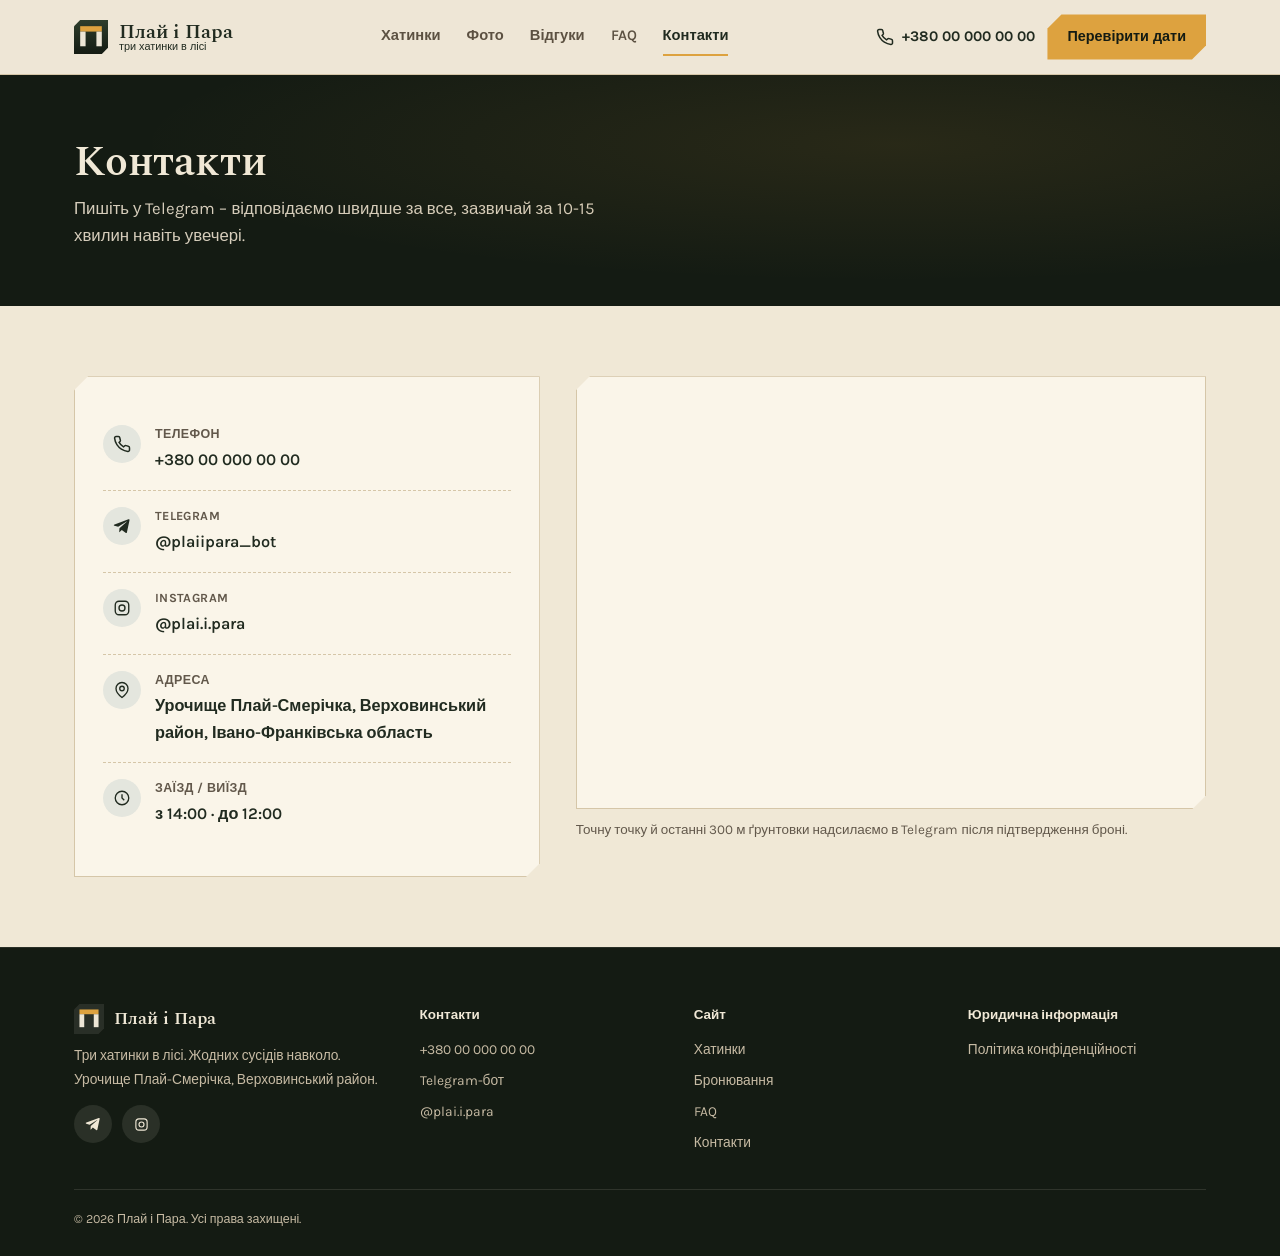
==== contacts.html @ 4b3924db "Add Plai i Para site: main page, contacts, 3 cabin pages Co-Authored-By: Claude Sonnet 5.5 <noreply@" ====
<!DOCTYPE html>
<html lang="uk">
<head>
<meta charset="UTF-8">
<meta name="viewport" content="width=device-width, initial-scale=1.0">
<title>Контакти – Плай і Пара</title>
<meta name="description" content="Контакти хатинок «Плай і Пара»: телефон, Telegram, Instagram, адреса й карта проїзду.">
<link rel="icon" href="data:image/svg+xml,%3Csvg xmlns='http://www.w3.org/2000/svg' viewBox='0 0 44 44'%3E%3Cpath d='M8 0H44V36L36 44H0V8Z' fill='%23141B13'/%3E%3Crect x='8' y='8' width='28' height='7' fill='%23DDA23F'/%3E%3Crect x='8' y='15' width='7' height='19' fill='%23EDE6D6'/%3E%3Crect x='29' y='15' width='7' height='19' fill='%23EDE6D6'/%3E%3C/svg%3E">
<link rel="preconnect" href="https://fonts.googleapis.com">
<link rel="preconnect" href="https://fonts.gstatic.com" crossorigin>
<link href="https://fonts.googleapis.com/css2?family=Spectral:ital,wght@0,300;0,400;0,500;0,600;0,700;1,400&family=Space+Grotesk:wght@500;600;700&family=Karla:wght@400;500;600;700;800&display=swap" rel="stylesheet">
<style>
:root{
  --dusk:#212B20; --dusk-deep:#141B13;
  --clay:#A65B3E; --clay-light:#C08765;
  --amber:#DDA23F; --amber-deep:#BA8329;
  --paper:#F0E8D6; --paper-deep:#E4D9C0; --paper-line:#D5C6A8;
  --stone-tint:#E4E6DE; --card:#FAF5E9;
  --ink:#2A241D; --ink-soft:#5C5142; --ink-faint:#62584B;
  --cut:14px; --maxw:1180px; --header-h:74px;
  font-size:16px;
}
*{box-sizing:border-box;margin:0;padding:0}
html{scroll-behavior:smooth;scrollbar-width:thin;scrollbar-color:var(--amber) var(--dusk-deep)}
::-webkit-scrollbar{width:12px}
::-webkit-scrollbar-track{background:var(--dusk-deep)}
::-webkit-scrollbar-thumb{background:linear-gradient(180deg,var(--amber),var(--clay));border-radius:8px;border:2.5px solid var(--dusk-deep)}
body{font-family:'Karla',sans-serif;background:var(--paper);color:var(--ink);line-height:1.6;font-size:1.05rem;-webkit-tap-highlight-color:transparent}
img{max-width:100%;display:block}
a{color:inherit;text-decoration:none}
button{font-family:inherit;cursor:pointer;border:none;background:none;color:inherit}
h1,h2,h3,h4{font-family:'Spectral',serif;font-weight:600;color:var(--dusk);line-height:1.14;letter-spacing:-.005em}
.wrap{max-width:var(--maxw);margin:0 auto;padding:0 24px}
.cut{clip-path:polygon(var(--cut) 0,100% 0,100% calc(100% - var(--cut)),calc(100% - var(--cut)) 100%,0 100%,0 var(--cut))}
a:focus-visible,button:focus-visible{outline:2.5px solid var(--amber);outline-offset:3px}
.btn{display:inline-flex;align-items:center;justify-content:center;gap:10px;padding:15px 28px;font-weight:700;font-size:.98rem;clip-path:polygon(var(--cut) 0,100% 0,100% calc(100% - var(--cut)),calc(100% - var(--cut)) 100%,0 100%,0 var(--cut));transition:transform .18s ease,background .18s ease}
.btn-primary{background:var(--amber);color:var(--dusk-deep)}
.btn-primary:hover{background:var(--amber-deep);transform:translateY(-2px)}
.btn-secondary{background:transparent;color:var(--dusk);border:1.5px solid var(--dusk)}
.btn-secondary:hover{background:var(--dusk);color:var(--paper);transform:translateY(-2px)}
.btn-sm{padding:11px 20px;font-size:.9rem}

header.site{position:sticky;top:0;z-index:100;background:rgba(237,230,214,.94);border-bottom:1px solid var(--paper-line)}
.nav-row{display:flex;align-items:center;justify-content:space-between;height:var(--header-h);gap:20px}
.logo{display:flex;align-items:center;gap:11px}
.logo-text{display:flex;flex-direction:column;line-height:1}
.logo-text strong{font-family:'Spectral',serif;font-size:1.25rem;color:var(--dusk);font-weight:600}
.logo-text span{font-size:.68rem;color:var(--dusk)}
nav.primary{display:flex;gap:26px}
nav.primary a{font-size:.92rem;font-weight:600;color:var(--ink-soft);padding:6px 0;border-bottom:2px solid transparent}
nav.primary a:hover,nav.primary a.active{color:var(--dusk);border-color:var(--amber)}
.head-actions{display:flex;align-items:center;gap:12px}
.tel-link{display:flex;align-items:center;gap:8px;font-weight:700;font-size:.92rem;color:var(--dusk)}
.icon-btn{width:38px;height:38px;display:flex;align-items:center;justify-content:center;border-radius:50%;background:var(--paper-deep);transition:background .2s}
.icon-btn:hover{background:var(--clay-light);color:var(--paper)}
@media(max-width:900px){nav.primary{display:none}.tel-link span{display:none}.burger{display:flex}.head-actions .btn-primary{display:none}}
.burger{display:none;width:44px;height:44px;align-items:center;justify-content:center;border-radius:50%;flex-shrink:0}
.burger:hover{background:var(--paper-deep)}
#mobileNav{display:none;flex-direction:column;background:var(--paper);border-bottom:1px solid var(--paper-line);padding:8px 24px 20px}
#mobileNav.open{display:flex}
#mobileNav a{padding:12px 0;font-weight:700;border-bottom:1px solid var(--paper-line)}

.page-hero{background:var(--dusk-deep);color:var(--paper);padding:64px 0 56px;position:relative;overflow:hidden}
.page-hero::after{content:"";position:absolute;inset:0;background:radial-gradient(ellipse at 70% 30%,rgba(221,162,63,.1),transparent 60%)}
.page-hero .wrap{position:relative}
.page-hero h1{color:var(--paper);font-size:clamp(1.8rem,3.4vw,2.6rem)}
.page-hero p{color:#D6CDBB;margin-top:10px;max-width:56ch}

.contacts-section{padding:70px 0}
.contacts-grid{display:grid;grid-template-columns:.85fr 1.15fr;gap:36px;align-items:start}
@media(max-width:820px){.contacts-grid{grid-template-columns:1fr}}
.contact-card{background:var(--card);border:1px solid var(--paper-line);padding:32px 28px;clip-path:polygon(var(--cut) 0,100% 0,100% calc(100% - var(--cut)),calc(100% - var(--cut)) 100%,0 100%,0 var(--cut))}
.contact-row{display:flex;align-items:flex-start;gap:14px;padding:16px 0;border-bottom:1px dashed var(--paper-line)}
.contact-row:last-child{border-bottom:none}
.contact-row .ic{width:38px;height:38px;border-radius:50%;background:var(--stone-tint);display:flex;align-items:center;justify-content:center;color:var(--dusk);flex-shrink:0}
.contact-row b{display:block;font-size:.78rem;color:var(--ink-faint);font-weight:700;text-transform:uppercase;letter-spacing:.03em;margin-bottom:2px}
.contact-row a,.contact-row span.val{font-size:1.02rem;font-weight:600;color:var(--dusk)}
.map-frame{width:100%;aspect-ratio:16/11;border:1px solid var(--paper-line);clip-path:polygon(var(--cut) 0,100% 0,100% calc(100% - var(--cut)),calc(100% - var(--cut)) 100%,0 100%,0 var(--cut));overflow:hidden;background:var(--card)}
.map-frame iframe{width:100%;height:100%;border:0}
.map-caption{font-size:.84rem;color:var(--ink-faint);margin-top:10px}

footer{background:var(--dusk-deep);color:#C7BBA4;padding:56px 0 26px;border-top:1px solid rgba(237,230,214,.1)}
.footer-logo{display:flex;align-items:center;gap:10px;margin-bottom:10px}
.footer-grid{display:grid;grid-template-columns:1.3fr 1fr 1fr 1fr;gap:36px;padding-bottom:36px;border-bottom:1px solid rgba(237,230,214,.12)}
@media(max-width:820px){.footer-grid{grid-template-columns:1fr 1fr;row-gap:30px}}
@media(max-width:480px){.footer-grid{grid-template-columns:1fr}}
.footer-grid p{font-size:.86rem;line-height:1.7}
.footer-col h6{color:var(--paper);font-size:.84rem;font-weight:700;margin-bottom:12px}
.footer-col ul{list-style:none;display:flex;flex-direction:column;gap:9px;font-size:.86rem}
.footer-col a:hover{color:var(--paper)}
.footer-social{display:flex;gap:10px;margin-top:14px}
.footer-bottom{display:flex;justify-content:space-between;padding-top:20px;font-size:.78rem;flex-wrap:wrap;gap:10px}
</style>
</head>
<body>

<header class="site">
  <div class="wrap nav-row">
    <a href="index.html" class="logo" aria-label="Плай і Пара – на початок">
      <svg width="34" height="34" viewBox="0 0 44 44" aria-hidden="true">
        <defs><linearGradient id="lgH" x1="0" y1="0" x2="0" y2="1"><stop offset="0%" stop-color="#2E3E2C"/><stop offset="100%" stop-color="#141B13"/></linearGradient></defs>
        <path d="M8 0H44V36L36 44H0V8Z" fill="url(#lgH)"/>
        <rect x="8" y="8" width="28" height="7" fill="#DDA23F"/>
        <rect x="8" y="15" width="7" height="19" fill="#EDE6D6"/>
        <rect x="29" y="15" width="7" height="19" fill="#EDE6D6"/>
      </svg>
      <span class="logo-text"><strong>Плай і Пара</strong><span>три хатинки в лісі</span></span>
    </a>
    <nav class="primary" aria-label="Основна навігація">
      <a href="index.html#cabins">Хатинки</a>
      <a href="index.html#gallery">Фото</a>
      <a href="index.html#reviews">Відгуки</a>
      <a href="index.html#faq">FAQ</a>
      <a href="contacts.html" class="active">Контакти</a>
    </nav>
    <div class="head-actions">
      <a href="tel:+380000000000" class="tel-link" aria-label="Подзвонити">
        <svg width="18" height="18" viewBox="0 0 24 24" fill="none" stroke="currentColor" stroke-width="2"><path d="M22 16.92v3a2 2 0 0 1-2.18 2 19.79 19.79 0 0 1-8.63-3.07 19.5 19.5 0 0 1-6-6 19.79 19.79 0 0 1-3.07-8.67A2 2 0 0 1 4.11 2h3a2 2 0 0 1 2 1.72c.127.96.361 1.903.7 2.81a2 2 0 0 1-.45 2.11L8.09 9.91a16 16 0 0 0 6 6l1.27-1.27a2 2 0 0 1 2.11-.45c.907.339 1.85.573 2.81.7A2 2 0 0 1 22 16.92z"/></svg>
        <span>+380 00 000 00 00</span>
      </a>
      <a href="index.html#booking" class="btn btn-primary btn-sm">Перевірити дати</a>
      <button class="burger" id="burgerBtn" aria-label="Меню" aria-expanded="false">
        <svg width="22" height="22" viewBox="0 0 24 24" fill="none" stroke="currentColor" stroke-width="2"><path d="M3 6h18M3 12h18M3 18h18"/></svg>
      </button>
    </div>
  </div>
  <div id="mobileNav">
    <a href="index.html#cabins">Хатинки</a><a href="index.html#gallery">Фото</a><a href="index.html#reviews">Відгуки</a><a href="index.html#faq">FAQ</a><a href="https://t.me/plaiipara_bot" target="_blank" rel="noopener">Telegram</a>
    <a href="index.html#booking" class="btn btn-primary btn-sm" style="margin-top:12px;text-align:center">Перевірити дати</a>
  </div>
</header>

<section class="page-hero">
  <div class="wrap">
    <h1>Контакти</h1>
    <p>Пишіть у Telegram – відповідаємо швидше за все, зазвичай за 10-15 хвилин навіть увечері.</p>
  </div>
</section>

<section class="contacts-section">
  <div class="wrap contacts-grid">
    <div class="contact-card">
      <div class="contact-row">
        <span class="ic"><svg width="18" height="18" viewBox="0 0 24 24" fill="none" stroke="currentColor" stroke-width="2"><path d="M22 16.92v3a2 2 0 0 1-2.18 2 19.79 19.79 0 0 1-8.63-3.07 19.5 19.5 0 0 1-6-6 19.79 19.79 0 0 1-3.07-8.67A2 2 0 0 1 4.11 2h3a2 2 0 0 1 2 1.72c.127.96.361 1.903.7 2.81a2 2 0 0 1-.45 2.11L8.09 9.91a16 16 0 0 0 6 6l1.27-1.27a2 2 0 0 1 2.11-.45c.907.339 1.85.573 2.81.7A2 2 0 0 1 22 16.92z"/></svg></span>
        <div><b>Телефон</b><a href="tel:+380000000000">+380 00 000 00 00</a></div>
      </div>
      <div class="contact-row">
        <span class="ic"><svg width="18" height="18" viewBox="0 0 24 24" fill="currentColor"><path d="M21.94 4.6 18.6 20.3c-.25 1.1-.9 1.38-1.83.86l-5.06-3.73-2.44 2.35c-.27.27-.5.5-1.02.5l.37-5.18L18.3 6.4c.4-.36-.09-.56-.62-.2L6.9 13.1l-5.02-1.57c-1.1-.34-1.11-1.1.23-1.63L20.6 3.14c.9-.34 1.7.22 1.34 1.46z"/></svg></span>
        <div><b>Telegram</b><a href="https://t.me/plaiipara_bot" target="_blank" rel="noopener">@plaiipara_bot</a></div>
      </div>
      <div class="contact-row">
        <span class="ic"><svg width="18" height="18" viewBox="0 0 24 24" fill="none" stroke="currentColor" stroke-width="1.8"><rect x="3" y="3" width="18" height="18" rx="5"/><circle cx="12" cy="12" r="4"/></svg></span>
        <div><b>Instagram</b><a href="https://instagram.com/plai.i.para" target="_blank" rel="noopener">@plai.i.para</a></div>
      </div>
      <div class="contact-row">
        <span class="ic"><svg width="18" height="18" viewBox="0 0 24 24" fill="none" stroke="currentColor" stroke-width="1.8"><path d="M20 10c0 6-8 12-8 12s-8-6-8-12a8 8 0 0 1 16 0Z"/><circle cx="12" cy="10" r="3"/></svg></span>
        <div><b>Адреса</b><span class="val">Урочище Плай-Смерічка, Верховинський район, Івано-Франківська область</span></div>
      </div>
      <div class="contact-row">
        <span class="ic"><svg width="18" height="18" viewBox="0 0 24 24" fill="none" stroke="currentColor" stroke-width="1.8"><circle cx="12" cy="12" r="9"/><path d="M12 7v5l3 3"/></svg></span>
        <div><b>Заїзд / виїзд</b><span class="val">з 14:00 · до 12:00</span></div>
      </div>
    </div>
    <div>
      <div class="map-frame">
        <iframe src="https://www.google.com/maps?q=Верховинський+район+Івано-Франківська+область&output=embed" loading="lazy" referrerpolicy="no-referrer-when-downgrade" title="Карта розташування Плай і Пара"></iframe>
      </div>
      <p class="map-caption">Точну точку й останні 300 м ґрунтовки надсилаємо в Telegram після підтвердження броні.</p>
    </div>
  </div>
</section>

<footer>
  <div class="wrap">
    <div class="footer-grid">
      <div>
        <div class="footer-logo">
          <svg width="30" height="30" viewBox="0 0 44 44" aria-hidden="true"><path d="M8 0H44V36L36 44H0V8Z" fill="rgba(237,230,214,.1)"/><rect x="8" y="8" width="28" height="7" fill="#DDA23F"/><rect x="8" y="15" width="7" height="19" fill="#EDE6D6"/><rect x="29" y="15" width="7" height="19" fill="#EDE6D6"/></svg>
          <h5 style="font-family:'Spectral',serif;color:var(--paper);font-weight:600;font-size:1.15rem">Плай і Пара</h5>
        </div>
        <p>Три хатинки в лісі. Жодних сусідів навколо. Урочище Плай-Смерічка, Верховинський район.</p>
        <div class="footer-social">
          <a href="https://t.me/plaiipara_bot" target="_blank" rel="noopener" class="icon-btn" style="background:rgba(237,230,214,.1);color:var(--paper)" aria-label="Telegram"><svg width="16" height="16" viewBox="0 0 24 24" fill="currentColor"><path d="M21.94 4.6 18.6 20.3c-.25 1.1-.9 1.38-1.83.86l-5.06-3.73-2.44 2.35c-.27.27-.5.5-1.02.5l.37-5.18L18.3 6.4c.4-.36-.09-.56-.62-.2L6.9 13.1l-5.02-1.57c-1.1-.34-1.11-1.1.23-1.63L20.6 3.14c.9-.34 1.7.22 1.34 1.46z"/></svg></a>
          <a href="https://instagram.com/plai.i.para" target="_blank" rel="noopener" class="icon-btn" style="background:rgba(237,230,214,.1);color:var(--paper)" aria-label="Instagram"><svg width="15" height="15" viewBox="0 0 24 24" fill="none" stroke="currentColor" stroke-width="1.8"><rect x="3" y="3" width="18" height="18" rx="5"/><circle cx="12" cy="12" r="4"/></svg></a>
        </div>
      </div>
      <div class="footer-col"><h6>Контакти</h6><ul><li><a href="tel:+380000000000">+380 00 000 00 00</a></li><li><a href="https://t.me/plaiipara_bot" target="_blank" rel="noopener">Telegram-бот</a></li><li><a href="https://instagram.com/plai.i.para" target="_blank" rel="noopener">@plai.i.para</a></li></ul></div>
      <div class="footer-col"><h6>Сайт</h6><ul><li><a href="index.html#cabins">Хатинки</a></li><li><a href="index.html#booking">Бронювання</a></li><li><a href="index.html#faq">FAQ</a></li><li><a href="contacts.html">Контакти</a></li></ul></div>
      <div class="footer-col"><h6>Юридична інформація</h6><ul><li><a href="index.html#faq">Політика конфіденційності</a></li></ul></div>
    </div>
    <div class="footer-bottom"><span>© 2026 Плай і Пара. Усі права захищені.</span></div>
  </div>
</footer>

<script>
(function(){
  var burger = document.getElementById('burgerBtn');
  var mobileNav = document.getElementById('mobileNav');
  burger.addEventListener('click', function(){ var open = mobileNav.classList.toggle('open'); burger.setAttribute('aria-expanded', open); });
  mobileNav.querySelectorAll('a').forEach(function(a){ a.addEventListener('click', function(){ mobileNav.classList.remove('open'); }); });
})();
</script>
</body>
</html>
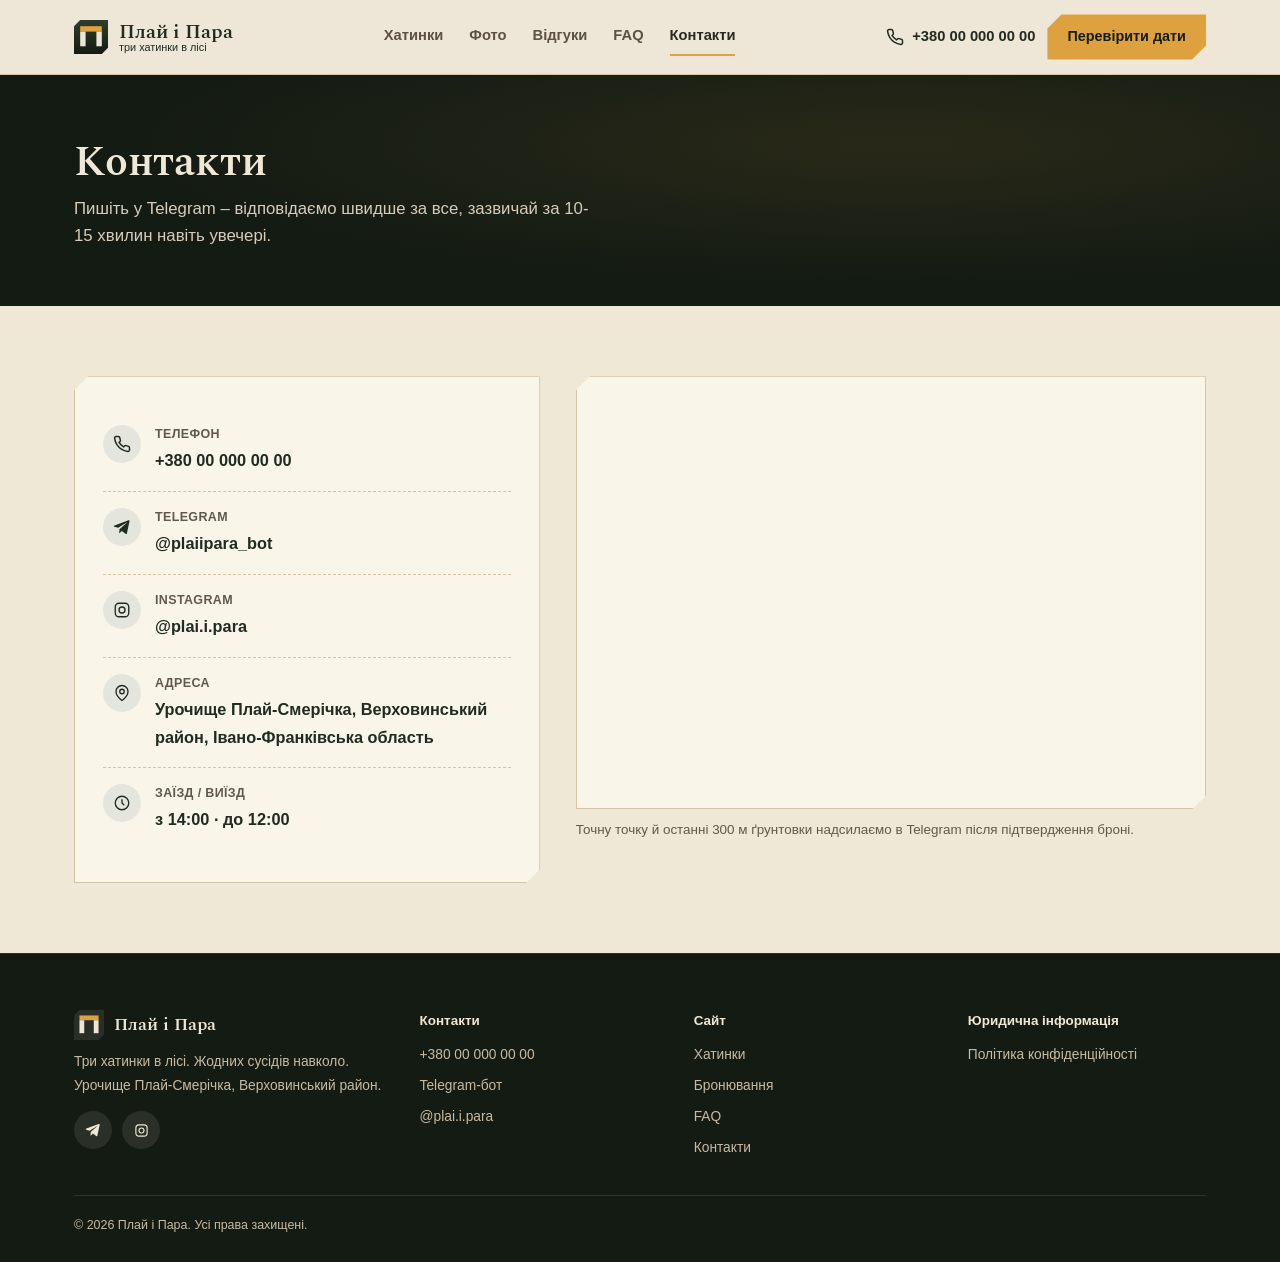
==== commit 4d4cc77e: "Fix mobile steps layout; self-host fonts and photos; demo labeling and a11y - Mobile: equal columns " ====
--- a/contacts.html
+++ b/contacts.html
@@ -3,30 +3,18 @@
 <head>
 <meta charset="UTF-8">
 <meta name="viewport" content="width=device-width, initial-scale=1.0">
+<meta name="robots" content="noindex, nofollow">
 <title>Контакти – Плай і Пара</title>
 <meta name="description" content="Контакти хатинок «Плай і Пара»: телефон, Telegram, Instagram, адреса й карта проїзду.">
 <link rel="icon" href="data:image/svg+xml,%3Csvg xmlns='http://www.w3.org/2000/svg' viewBox='0 0 44 44'%3E%3Cpath d='M8 0H44V36L36 44H0V8Z' fill='%23141B13'/%3E%3Crect x='8' y='8' width='28' height='7' fill='%23DDA23F'/%3E%3Crect x='8' y='15' width='7' height='19' fill='%23EDE6D6'/%3E%3Crect x='29' y='15' width='7' height='19' fill='%23EDE6D6'/%3E%3C/svg%3E">
-<link rel="preconnect" href="https://fonts.googleapis.com">
-<link rel="preconnect" href="https://fonts.gstatic.com" crossorigin>
-<link href="https://fonts.googleapis.com/css2?family=Spectral:ital,wght@0,300;0,400;0,500;0,600;0,700;1,400&family=Space+Grotesk:wght@500;600;700&family=Karla:wght@400;500;600;700;800&display=swap" rel="stylesheet">
+<link rel="preload" href="fonts/spectral-normal-600-cyrillic.woff2" as="font" type="font/woff2" crossorigin>
+<link rel="stylesheet" href="css/base.css">
 <style>
-:root{
-  --dusk:#212B20; --dusk-deep:#141B13;
-  --clay:#A65B3E; --clay-light:#C08765;
-  --amber:#DDA23F; --amber-deep:#BA8329;
-  --paper:#F0E8D6; --paper-deep:#E4D9C0; --paper-line:#D5C6A8;
-  --stone-tint:#E4E6DE; --card:#FAF5E9;
-  --ink:#2A241D; --ink-soft:#5C5142; --ink-faint:#62584B;
-  --cut:14px; --maxw:1180px; --header-h:74px;
-  font-size:16px;
-}
-*{box-sizing:border-box;margin:0;padding:0}
-html{scroll-behavior:smooth;scrollbar-width:thin;scrollbar-color:var(--amber) var(--dusk-deep)}
 ::-webkit-scrollbar{width:12px}
 ::-webkit-scrollbar-track{background:var(--dusk-deep)}
 ::-webkit-scrollbar-thumb{background:linear-gradient(180deg,var(--amber),var(--clay));border-radius:8px;border:2.5px solid var(--dusk-deep)}
 body{font-family:'Karla',sans-serif;background:var(--paper);color:var(--ink);line-height:1.6;font-size:1.05rem;-webkit-tap-highlight-color:transparent}
-img{max-width:100%;display:block}
+img{max-width:100%;height:auto;display:block}
 a{color:inherit;text-decoration:none}
 button{font-family:inherit;cursor:pointer;border:none;background:none;color:inherit}
 h1,h2,h3,h4{font-family:'Spectral',serif;font-weight:600;color:var(--dusk);line-height:1.14;letter-spacing:-.005em}
@@ -91,6 +79,7 @@
 .footer-social{display:flex;gap:10px;margin-top:14px}
 .footer-bottom{display:flex;justify-content:space-between;padding-top:20px;font-size:.78rem;flex-wrap:wrap;gap:10px}
 </style>
+<noscript><style>.fade-in{opacity:1;transform:none}</style></noscript>
 </head>
 <body>
 
--- a/css/base.css
+++ b/css/base.css
@@ -0,0 +1,35 @@
+/* Шрифти Spectral, Space Grotesk, Karla (SIL OFL), самохостинг. Підмножини: cyrillic і latin. */
+@font-face{font-family:'Karla';font-style:normal;font-weight:400;font-display:swap;src:url('../fonts/karla-normal-400-latin.woff2') format('woff2');unicode-range:U+0000-00FF, U+0131, U+0152-0153, U+02BB-02BC, U+02C6, U+02DA, U+02DC, U+0304, U+0308, U+0329, U+2000-206F, U+20AC, U+2122, U+2191, U+2193, U+2212, U+2215, U+FEFF, U+FFFD}
+@font-face{font-family:'Karla';font-style:normal;font-weight:500;font-display:swap;src:url('../fonts/karla-normal-400-latin.woff2') format('woff2');unicode-range:U+0000-00FF, U+0131, U+0152-0153, U+02BB-02BC, U+02C6, U+02DA, U+02DC, U+0304, U+0308, U+0329, U+2000-206F, U+20AC, U+2122, U+2191, U+2193, U+2212, U+2215, U+FEFF, U+FFFD}
+@font-face{font-family:'Karla';font-style:normal;font-weight:600;font-display:swap;src:url('../fonts/karla-normal-400-latin.woff2') format('woff2');unicode-range:U+0000-00FF, U+0131, U+0152-0153, U+02BB-02BC, U+02C6, U+02DA, U+02DC, U+0304, U+0308, U+0329, U+2000-206F, U+20AC, U+2122, U+2191, U+2193, U+2212, U+2215, U+FEFF, U+FFFD}
+@font-face{font-family:'Karla';font-style:normal;font-weight:700;font-display:swap;src:url('../fonts/karla-normal-400-latin.woff2') format('woff2');unicode-range:U+0000-00FF, U+0131, U+0152-0153, U+02BB-02BC, U+02C6, U+02DA, U+02DC, U+0304, U+0308, U+0329, U+2000-206F, U+20AC, U+2122, U+2191, U+2193, U+2212, U+2215, U+FEFF, U+FFFD}
+@font-face{font-family:'Karla';font-style:normal;font-weight:800;font-display:swap;src:url('../fonts/karla-normal-400-latin.woff2') format('woff2');unicode-range:U+0000-00FF, U+0131, U+0152-0153, U+02BB-02BC, U+02C6, U+02DA, U+02DC, U+0304, U+0308, U+0329, U+2000-206F, U+20AC, U+2122, U+2191, U+2193, U+2212, U+2215, U+FEFF, U+FFFD}
+@font-face{font-family:'Space Grotesk';font-style:normal;font-weight:500;font-display:swap;src:url('../fonts/space-grotesk-normal-500-latin.woff2') format('woff2');unicode-range:U+0000-00FF, U+0131, U+0152-0153, U+02BB-02BC, U+02C6, U+02DA, U+02DC, U+0304, U+0308, U+0329, U+2000-206F, U+20AC, U+2122, U+2191, U+2193, U+2212, U+2215, U+FEFF, U+FFFD}
+@font-face{font-family:'Space Grotesk';font-style:normal;font-weight:600;font-display:swap;src:url('../fonts/space-grotesk-normal-500-latin.woff2') format('woff2');unicode-range:U+0000-00FF, U+0131, U+0152-0153, U+02BB-02BC, U+02C6, U+02DA, U+02DC, U+0304, U+0308, U+0329, U+2000-206F, U+20AC, U+2122, U+2191, U+2193, U+2212, U+2215, U+FEFF, U+FFFD}
+@font-face{font-family:'Space Grotesk';font-style:normal;font-weight:700;font-display:swap;src:url('../fonts/space-grotesk-normal-500-latin.woff2') format('woff2');unicode-range:U+0000-00FF, U+0131, U+0152-0153, U+02BB-02BC, U+02C6, U+02DA, U+02DC, U+0304, U+0308, U+0329, U+2000-206F, U+20AC, U+2122, U+2191, U+2193, U+2212, U+2215, U+FEFF, U+FFFD}
+@font-face{font-family:'Spectral';font-style:italic;font-weight:400;font-display:swap;src:url('../fonts/spectral-italic-400-cyrillic.woff2') format('woff2');unicode-range:U+0301, U+0400-045F, U+0490-0491, U+04B0-04B1, U+2116}
+@font-face{font-family:'Spectral';font-style:italic;font-weight:400;font-display:swap;src:url('../fonts/spectral-italic-400-latin.woff2') format('woff2');unicode-range:U+0000-00FF, U+0131, U+0152-0153, U+02BB-02BC, U+02C6, U+02DA, U+02DC, U+0304, U+0308, U+0329, U+2000-206F, U+20AC, U+2122, U+2191, U+2193, U+2212, U+2215, U+FEFF, U+FFFD}
+@font-face{font-family:'Spectral';font-style:normal;font-weight:300;font-display:swap;src:url('../fonts/spectral-normal-300-cyrillic.woff2') format('woff2');unicode-range:U+0301, U+0400-045F, U+0490-0491, U+04B0-04B1, U+2116}
+@font-face{font-family:'Spectral';font-style:normal;font-weight:300;font-display:swap;src:url('../fonts/spectral-normal-300-latin.woff2') format('woff2');unicode-range:U+0000-00FF, U+0131, U+0152-0153, U+02BB-02BC, U+02C6, U+02DA, U+02DC, U+0304, U+0308, U+0329, U+2000-206F, U+20AC, U+2122, U+2191, U+2193, U+2212, U+2215, U+FEFF, U+FFFD}
+@font-face{font-family:'Spectral';font-style:normal;font-weight:400;font-display:swap;src:url('../fonts/spectral-normal-400-cyrillic.woff2') format('woff2');unicode-range:U+0301, U+0400-045F, U+0490-0491, U+04B0-04B1, U+2116}
+@font-face{font-family:'Spectral';font-style:normal;font-weight:400;font-display:swap;src:url('../fonts/spectral-normal-400-latin.woff2') format('woff2');unicode-range:U+0000-00FF, U+0131, U+0152-0153, U+02BB-02BC, U+02C6, U+02DA, U+02DC, U+0304, U+0308, U+0329, U+2000-206F, U+20AC, U+2122, U+2191, U+2193, U+2212, U+2215, U+FEFF, U+FFFD}
+@font-face{font-family:'Spectral';font-style:normal;font-weight:500;font-display:swap;src:url('../fonts/spectral-normal-500-cyrillic.woff2') format('woff2');unicode-range:U+0301, U+0400-045F, U+0490-0491, U+04B0-04B1, U+2116}
+@font-face{font-family:'Spectral';font-style:normal;font-weight:500;font-display:swap;src:url('../fonts/spectral-normal-500-latin.woff2') format('woff2');unicode-range:U+0000-00FF, U+0131, U+0152-0153, U+02BB-02BC, U+02C6, U+02DA, U+02DC, U+0304, U+0308, U+0329, U+2000-206F, U+20AC, U+2122, U+2191, U+2193, U+2212, U+2215, U+FEFF, U+FFFD}
+@font-face{font-family:'Spectral';font-style:normal;font-weight:600;font-display:swap;src:url('../fonts/spectral-normal-600-cyrillic.woff2') format('woff2');unicode-range:U+0301, U+0400-045F, U+0490-0491, U+04B0-04B1, U+2116}
+@font-face{font-family:'Spectral';font-style:normal;font-weight:600;font-display:swap;src:url('../fonts/spectral-normal-600-latin.woff2') format('woff2');unicode-range:U+0000-00FF, U+0131, U+0152-0153, U+02BB-02BC, U+02C6, U+02DA, U+02DC, U+0304, U+0308, U+0329, U+2000-206F, U+20AC, U+2122, U+2191, U+2193, U+2212, U+2215, U+FEFF, U+FFFD}
+@font-face{font-family:'Spectral';font-style:normal;font-weight:700;font-display:swap;src:url('../fonts/spectral-normal-700-cyrillic.woff2') format('woff2');unicode-range:U+0301, U+0400-045F, U+0490-0491, U+04B0-04B1, U+2116}
+@font-face{font-family:'Spectral';font-style:normal;font-weight:700;font-display:swap;src:url('../fonts/spectral-normal-700-latin.woff2') format('woff2');unicode-range:U+0000-00FF, U+0131, U+0152-0153, U+02BB-02BC, U+02C6, U+02DA, U+02DC, U+0304, U+0308, U+0329, U+2000-206F, U+20AC, U+2122, U+2191, U+2193, U+2212, U+2215, U+FEFF, U+FFFD}
+
+/* ===== Спільні стилі всіх сторінок (було скопійовано в кожен html) ===== */
+:root{
+  --dusk:#212B20; --dusk-deep:#141B13;
+  --clay:#A65B3E; --clay-light:#C08765;
+  --amber:#DDA23F; --amber-deep:#BA8329;
+  --paper:#F0E8D6; --paper-deep:#E4D9C0; --paper-line:#D5C6A8;
+  --stone-tint:#E4E6DE; --card:#FAF5E9;
+  --ink:#2A241D; --ink-soft:#5C5142; --ink-faint:#62584B;
+  --cut:14px; --maxw:1180px; --header-h:74px;
+  font-size:16px;
+}
+*{box-sizing:border-box;margin:0;padding:0}
+html{scroll-behavior:smooth;scrollbar-width:thin;scrollbar-color:var(--amber) var(--dusk-deep)}
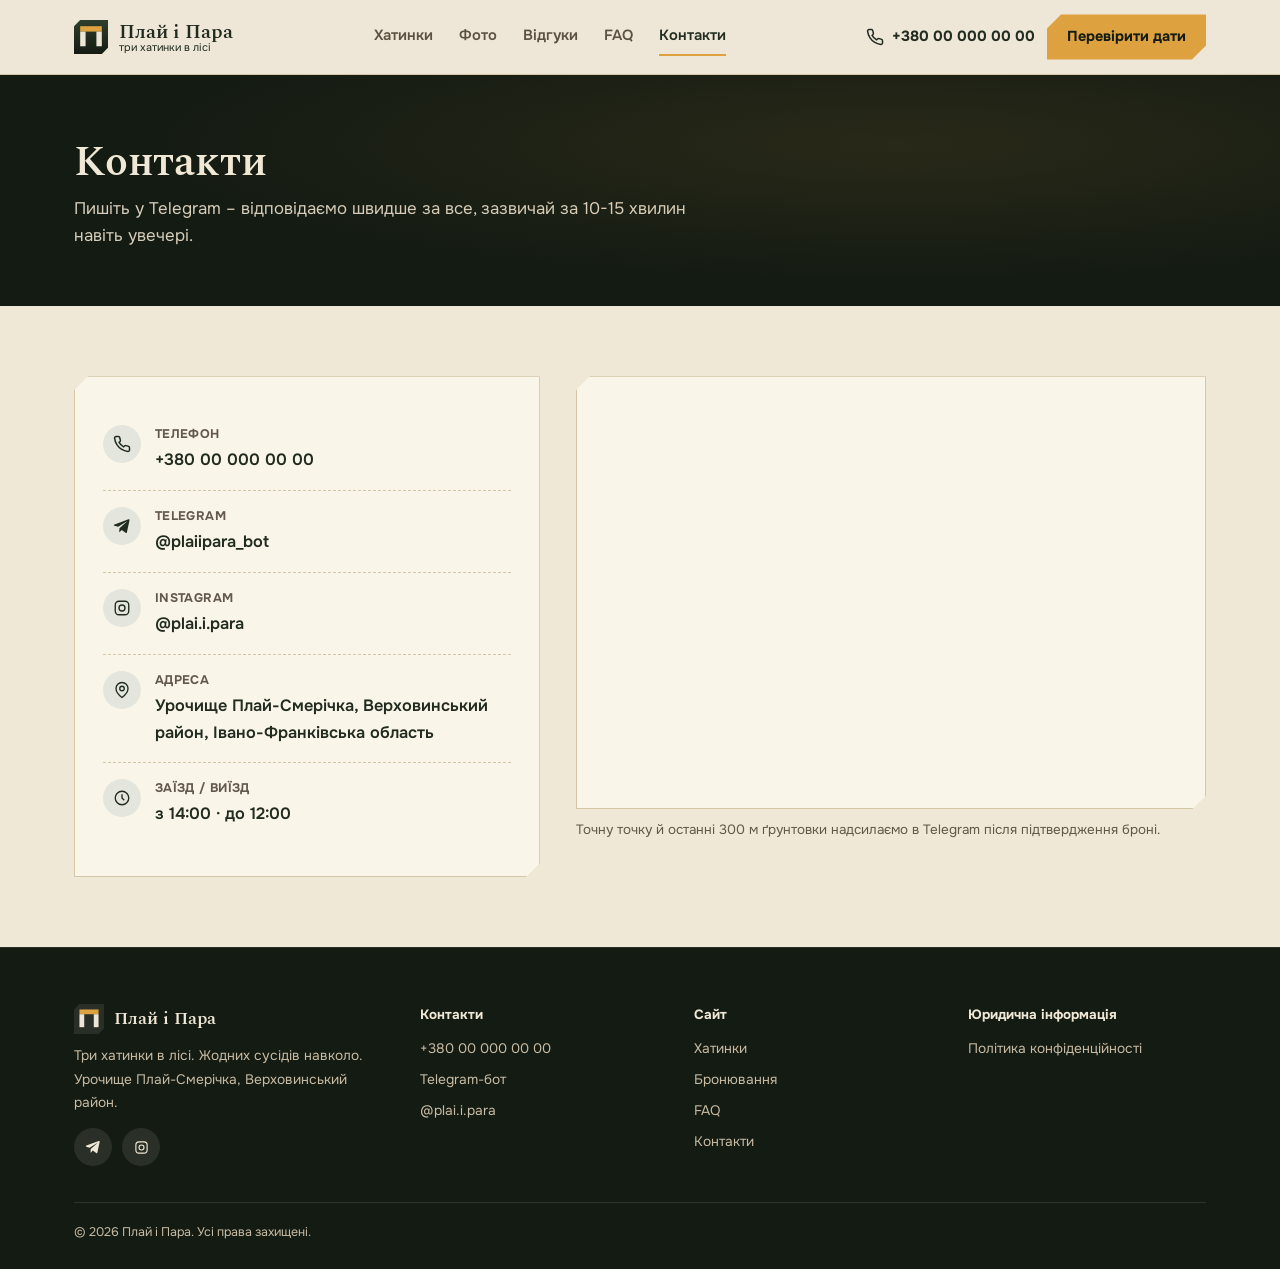
==== commit b5cc8901: "Replace Karla and Space Grotesk with Onest (real Cyrillic support) Karla and Space Grotesk have no C" ====
--- a/contacts.html
+++ b/contacts.html
@@ -8,12 +8,13 @@
 <meta name="description" content="Контакти хатинок «Плай і Пара»: телефон, Telegram, Instagram, адреса й карта проїзду.">
 <link rel="icon" href="data:image/svg+xml,%3Csvg xmlns='http://www.w3.org/2000/svg' viewBox='0 0 44 44'%3E%3Cpath d='M8 0H44V36L36 44H0V8Z' fill='%23141B13'/%3E%3Crect x='8' y='8' width='28' height='7' fill='%23DDA23F'/%3E%3Crect x='8' y='15' width='7' height='19' fill='%23EDE6D6'/%3E%3Crect x='29' y='15' width='7' height='19' fill='%23EDE6D6'/%3E%3C/svg%3E">
 <link rel="preload" href="fonts/spectral-normal-600-cyrillic.woff2" as="font" type="font/woff2" crossorigin>
+<link rel="preload" href="fonts/onest-cyrillic.woff2" as="font" type="font/woff2" crossorigin>
 <link rel="stylesheet" href="css/base.css">
 <style>
 ::-webkit-scrollbar{width:12px}
 ::-webkit-scrollbar-track{background:var(--dusk-deep)}
 ::-webkit-scrollbar-thumb{background:linear-gradient(180deg,var(--amber),var(--clay));border-radius:8px;border:2.5px solid var(--dusk-deep)}
-body{font-family:'Karla',sans-serif;background:var(--paper);color:var(--ink);line-height:1.6;font-size:1.05rem;-webkit-tap-highlight-color:transparent}
+body{font-family:'Onest',system-ui,sans-serif;background:var(--paper);color:var(--ink);line-height:1.6;font-size:1.05rem;-webkit-tap-highlight-color:transparent}
 img{max-width:100%;height:auto;display:block}
 a{color:inherit;text-decoration:none}
 button{font-family:inherit;cursor:pointer;border:none;background:none;color:inherit}
--- a/css/base.css
+++ b/css/base.css
@@ -1,12 +1,6 @@
-/* Шрифти Spectral, Space Grotesk, Karla (SIL OFL), самохостинг. Підмножини: cyrillic і latin. */
-@font-face{font-family:'Karla';font-style:normal;font-weight:400;font-display:swap;src:url('../fonts/karla-normal-400-latin.woff2') format('woff2');unicode-range:U+0000-00FF, U+0131, U+0152-0153, U+02BB-02BC, U+02C6, U+02DA, U+02DC, U+0304, U+0308, U+0329, U+2000-206F, U+20AC, U+2122, U+2191, U+2193, U+2212, U+2215, U+FEFF, U+FFFD}
-@font-face{font-family:'Karla';font-style:normal;font-weight:500;font-display:swap;src:url('../fonts/karla-normal-400-latin.woff2') format('woff2');unicode-range:U+0000-00FF, U+0131, U+0152-0153, U+02BB-02BC, U+02C6, U+02DA, U+02DC, U+0304, U+0308, U+0329, U+2000-206F, U+20AC, U+2122, U+2191, U+2193, U+2212, U+2215, U+FEFF, U+FFFD}
-@font-face{font-family:'Karla';font-style:normal;font-weight:600;font-display:swap;src:url('../fonts/karla-normal-400-latin.woff2') format('woff2');unicode-range:U+0000-00FF, U+0131, U+0152-0153, U+02BB-02BC, U+02C6, U+02DA, U+02DC, U+0304, U+0308, U+0329, U+2000-206F, U+20AC, U+2122, U+2191, U+2193, U+2212, U+2215, U+FEFF, U+FFFD}
-@font-face{font-family:'Karla';font-style:normal;font-weight:700;font-display:swap;src:url('../fonts/karla-normal-400-latin.woff2') format('woff2');unicode-range:U+0000-00FF, U+0131, U+0152-0153, U+02BB-02BC, U+02C6, U+02DA, U+02DC, U+0304, U+0308, U+0329, U+2000-206F, U+20AC, U+2122, U+2191, U+2193, U+2212, U+2215, U+FEFF, U+FFFD}
-@font-face{font-family:'Karla';font-style:normal;font-weight:800;font-display:swap;src:url('../fonts/karla-normal-400-latin.woff2') format('woff2');unicode-range:U+0000-00FF, U+0131, U+0152-0153, U+02BB-02BC, U+02C6, U+02DA, U+02DC, U+0304, U+0308, U+0329, U+2000-206F, U+20AC, U+2122, U+2191, U+2193, U+2212, U+2215, U+FEFF, U+FFFD}
-@font-face{font-family:'Space Grotesk';font-style:normal;font-weight:500;font-display:swap;src:url('../fonts/space-grotesk-normal-500-latin.woff2') format('woff2');unicode-range:U+0000-00FF, U+0131, U+0152-0153, U+02BB-02BC, U+02C6, U+02DA, U+02DC, U+0304, U+0308, U+0329, U+2000-206F, U+20AC, U+2122, U+2191, U+2193, U+2212, U+2215, U+FEFF, U+FFFD}
-@font-face{font-family:'Space Grotesk';font-style:normal;font-weight:600;font-display:swap;src:url('../fonts/space-grotesk-normal-500-latin.woff2') format('woff2');unicode-range:U+0000-00FF, U+0131, U+0152-0153, U+02BB-02BC, U+02C6, U+02DA, U+02DC, U+0304, U+0308, U+0329, U+2000-206F, U+20AC, U+2122, U+2191, U+2193, U+2212, U+2215, U+FEFF, U+FFFD}
-@font-face{font-family:'Space Grotesk';font-style:normal;font-weight:700;font-display:swap;src:url('../fonts/space-grotesk-normal-500-latin.woff2') format('woff2');unicode-range:U+0000-00FF, U+0131, U+0152-0153, U+02BB-02BC, U+02C6, U+02DA, U+02DC, U+0304, U+0308, U+0329, U+2000-206F, U+20AC, U+2122, U+2191, U+2193, U+2212, U+2215, U+FEFF, U+FFFD}
+/* Шрифти: Spectral (заголовки) і Onest (текст, інтерфейс, ціни) з кирилицею та латиницею, SIL OFL, самохостинг. Karla і Space Grotesk замінено: у них немає кирилиці. */
+@font-face{font-family:'Onest';font-style:normal;font-weight:400 800;font-display:swap;src:url('../fonts/onest-cyrillic.woff2') format('woff2');unicode-range:U+0301, U+0400-045F, U+0490-0491, U+04B0-04B1, U+2116}
+@font-face{font-family:'Onest';font-style:normal;font-weight:400 800;font-display:swap;src:url('../fonts/onest-latin.woff2') format('woff2');unicode-range:U+0000-00FF, U+0131, U+0152-0153, U+02BB-02BC, U+02C6, U+02DA, U+02DC, U+0304, U+0308, U+0329, U+2000-206F, U+20AC, U+2122, U+2191, U+2193, U+2212, U+2215, U+FEFF, U+FFFD}
 @font-face{font-family:'Spectral';font-style:italic;font-weight:400;font-display:swap;src:url('../fonts/spectral-italic-400-cyrillic.woff2') format('woff2');unicode-range:U+0301, U+0400-045F, U+0490-0491, U+04B0-04B1, U+2116}
 @font-face{font-family:'Spectral';font-style:italic;font-weight:400;font-display:swap;src:url('../fonts/spectral-italic-400-latin.woff2') format('woff2');unicode-range:U+0000-00FF, U+0131, U+0152-0153, U+02BB-02BC, U+02C6, U+02DA, U+02DC, U+0304, U+0308, U+0329, U+2000-206F, U+20AC, U+2122, U+2191, U+2193, U+2212, U+2215, U+FEFF, U+FFFD}
 @font-face{font-family:'Spectral';font-style:normal;font-weight:300;font-display:swap;src:url('../fonts/spectral-normal-300-cyrillic.woff2') format('woff2');unicode-range:U+0301, U+0400-045F, U+0490-0491, U+04B0-04B1, U+2116}
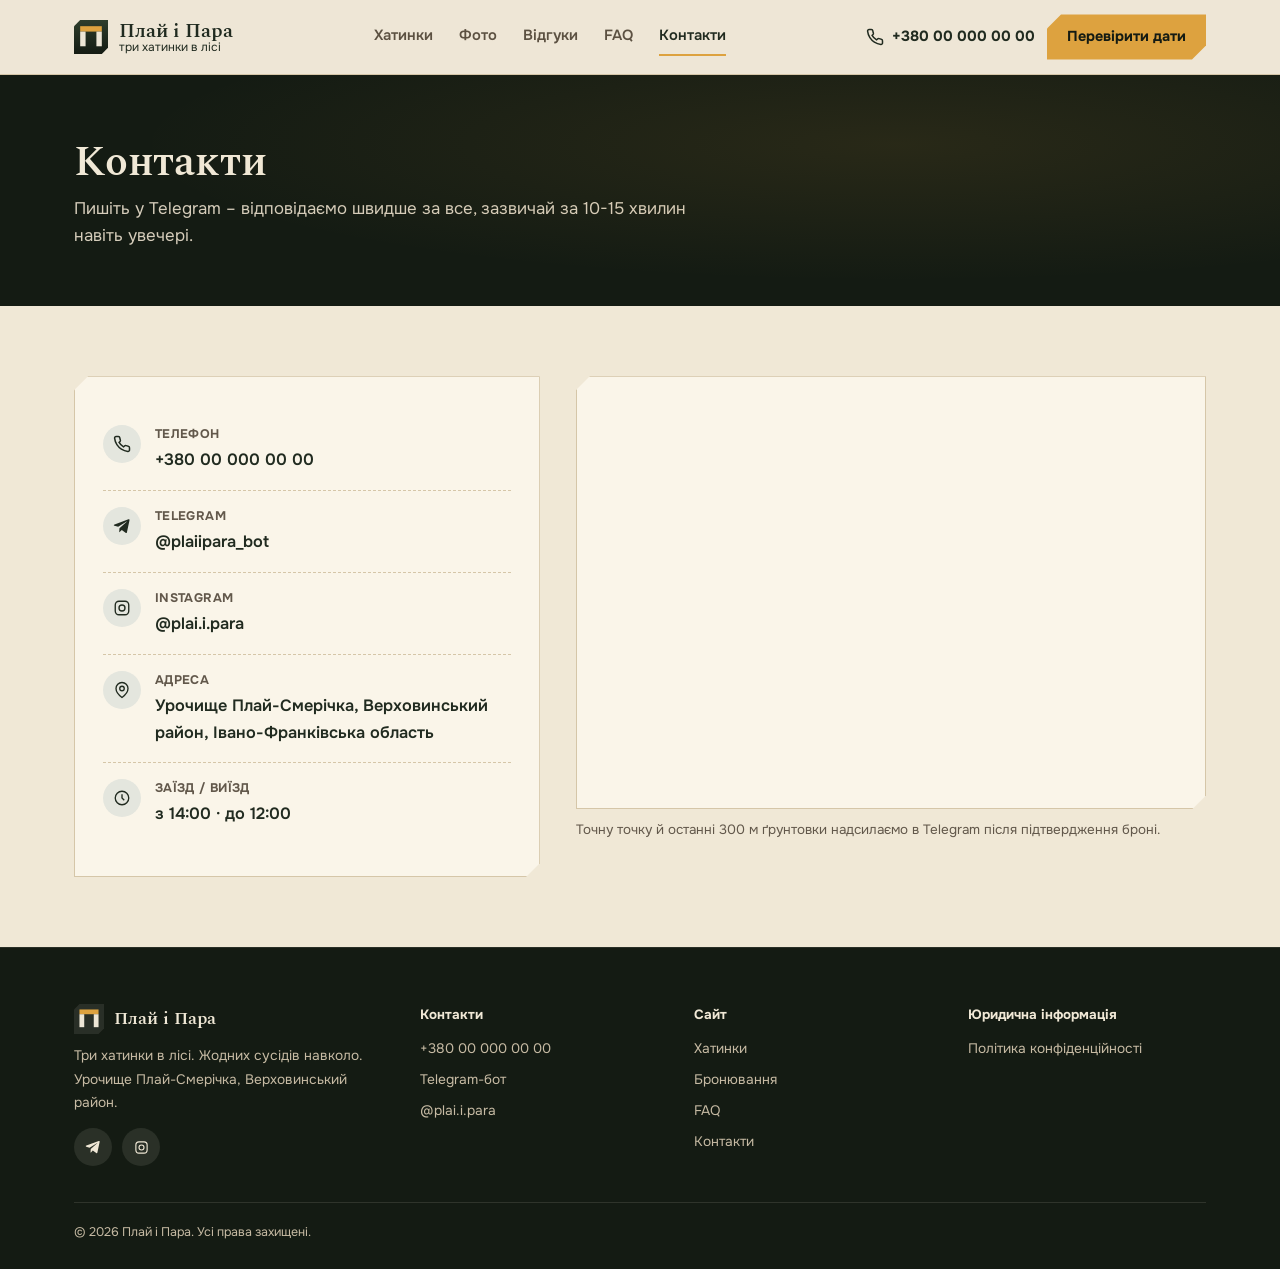
==== commit 4abcfbe9: "Raise all text below 12px to 12px; keep the heat timeline labels apart Every font-size under .75rem " ====
--- a/contacts.html
+++ b/contacts.html
@@ -21,7 +21,7 @@
 h1,h2,h3,h4{font-family:'Spectral',serif;font-weight:600;color:var(--dusk);line-height:1.14;letter-spacing:-.005em}
 .wrap{max-width:var(--maxw);margin:0 auto;padding:0 24px}
 .cut{clip-path:polygon(var(--cut) 0,100% 0,100% calc(100% - var(--cut)),calc(100% - var(--cut)) 100%,0 100%,0 var(--cut))}
-a:focus-visible,button:focus-visible{outline:2.5px solid var(--amber);outline-offset:3px}
+a:focus-visible,button:focus-visible{outline:2.5px solid var(--focus);outline-offset:3px}
 .btn{display:inline-flex;align-items:center;justify-content:center;gap:10px;padding:15px 28px;font-weight:700;font-size:.98rem;clip-path:polygon(var(--cut) 0,100% 0,100% calc(100% - var(--cut)),calc(100% - var(--cut)) 100%,0 100%,0 var(--cut));transition:transform .18s ease,background .18s ease}
 .btn-primary{background:var(--amber);color:var(--dusk-deep)}
 .btn-primary:hover{background:var(--amber-deep);transform:translateY(-2px)}
@@ -34,14 +34,14 @@
 .logo{display:flex;align-items:center;gap:11px}
 .logo-text{display:flex;flex-direction:column;line-height:1}
 .logo-text strong{font-family:'Spectral',serif;font-size:1.25rem;color:var(--dusk);font-weight:600}
-.logo-text span{font-size:.68rem;color:var(--dusk)}
+.logo-text span{font-size:.75rem;color:var(--dusk)}
 nav.primary{display:flex;gap:26px}
 nav.primary a{font-size:.92rem;font-weight:600;color:var(--ink-soft);padding:6px 0;border-bottom:2px solid transparent}
 nav.primary a:hover,nav.primary a.active{color:var(--dusk);border-color:var(--amber)}
 .head-actions{display:flex;align-items:center;gap:12px}
 .tel-link{display:flex;align-items:center;gap:8px;font-weight:700;font-size:.92rem;color:var(--dusk)}
 .icon-btn{width:38px;height:38px;display:flex;align-items:center;justify-content:center;border-radius:50%;background:var(--paper-deep);transition:background .2s}
-.icon-btn:hover{background:var(--clay-light);color:var(--paper)}
+.icon-btn:hover{background:var(--clay-light);color:var(--dusk-deep)}
 @media(max-width:900px){nav.primary{display:none}.tel-link span{display:none}.burger{display:flex}.head-actions .btn-primary{display:none}}
 .burger{display:none;width:44px;height:44px;align-items:center;justify-content:center;border-radius:50%;flex-shrink:0}
 .burger:hover{background:var(--paper-deep)}
--- a/css/base.css
+++ b/css/base.css
@@ -27,3 +27,25 @@
 }
 *{box-sizing:border-box;margin:0;padding:0}
 html{scroll-behavior:smooth;scrollbar-width:thin;scrollbar-color:var(--amber) var(--dusk-deep)}
+
+::selection{background:#DDA23F;color:#141B13}
+
+/* ===== Контраст фокусу й цілі дотику (спільне для всіх сторінок) ===== */
+/* Кільце фокуса: темне на світлих поверхнях (бурштин на папері дає лише 1,85:1), бурштинове на темних */
+:root{--focus:#212B20}
+.content-card,.booking-summary,.booking-card,.for-whom,.hero-panel,.cabin-hero,.page-hero,footer,#cookieBanner,#secHero,.ig-block,.map-popup,.modal-overlay{--focus:#DDA23F}
+.policy-modal{--focus:#212B20}
+/* clip-path обрізає outline: на час фокуса прибираємо зрізані кути, щоб кільце було видно */
+.btn:focus-visible,.cabin-pill:focus-visible,.quick-pick:focus-visible{clip-path:none}
+.cabin-photo:focus-visible{outline-offset:-4px}
+/* Дотик: ≥44 px там, де це палець. Область натискання росте, вигляд лишається */
+.icon-btn{position:relative}
+.icon-btn::after{content:"";position:absolute;inset:-3px}
+@media(hover:hover) and (pointer:fine){.icon-btn::after{inset:0}}
+@media(max-width:960px){.tel-link{min-width:44px;min-height:44px;justify-content:center}}
+.logo{min-height:44px}
+@media(max-width:760px),(pointer:coarse){
+  .btn-sm{min-height:44px}
+  footer .footer-col ul{gap:0}
+  footer .footer-col a,footer .footer-col button{display:inline-flex;align-items:center;min-height:44px;min-width:44px}
+}
